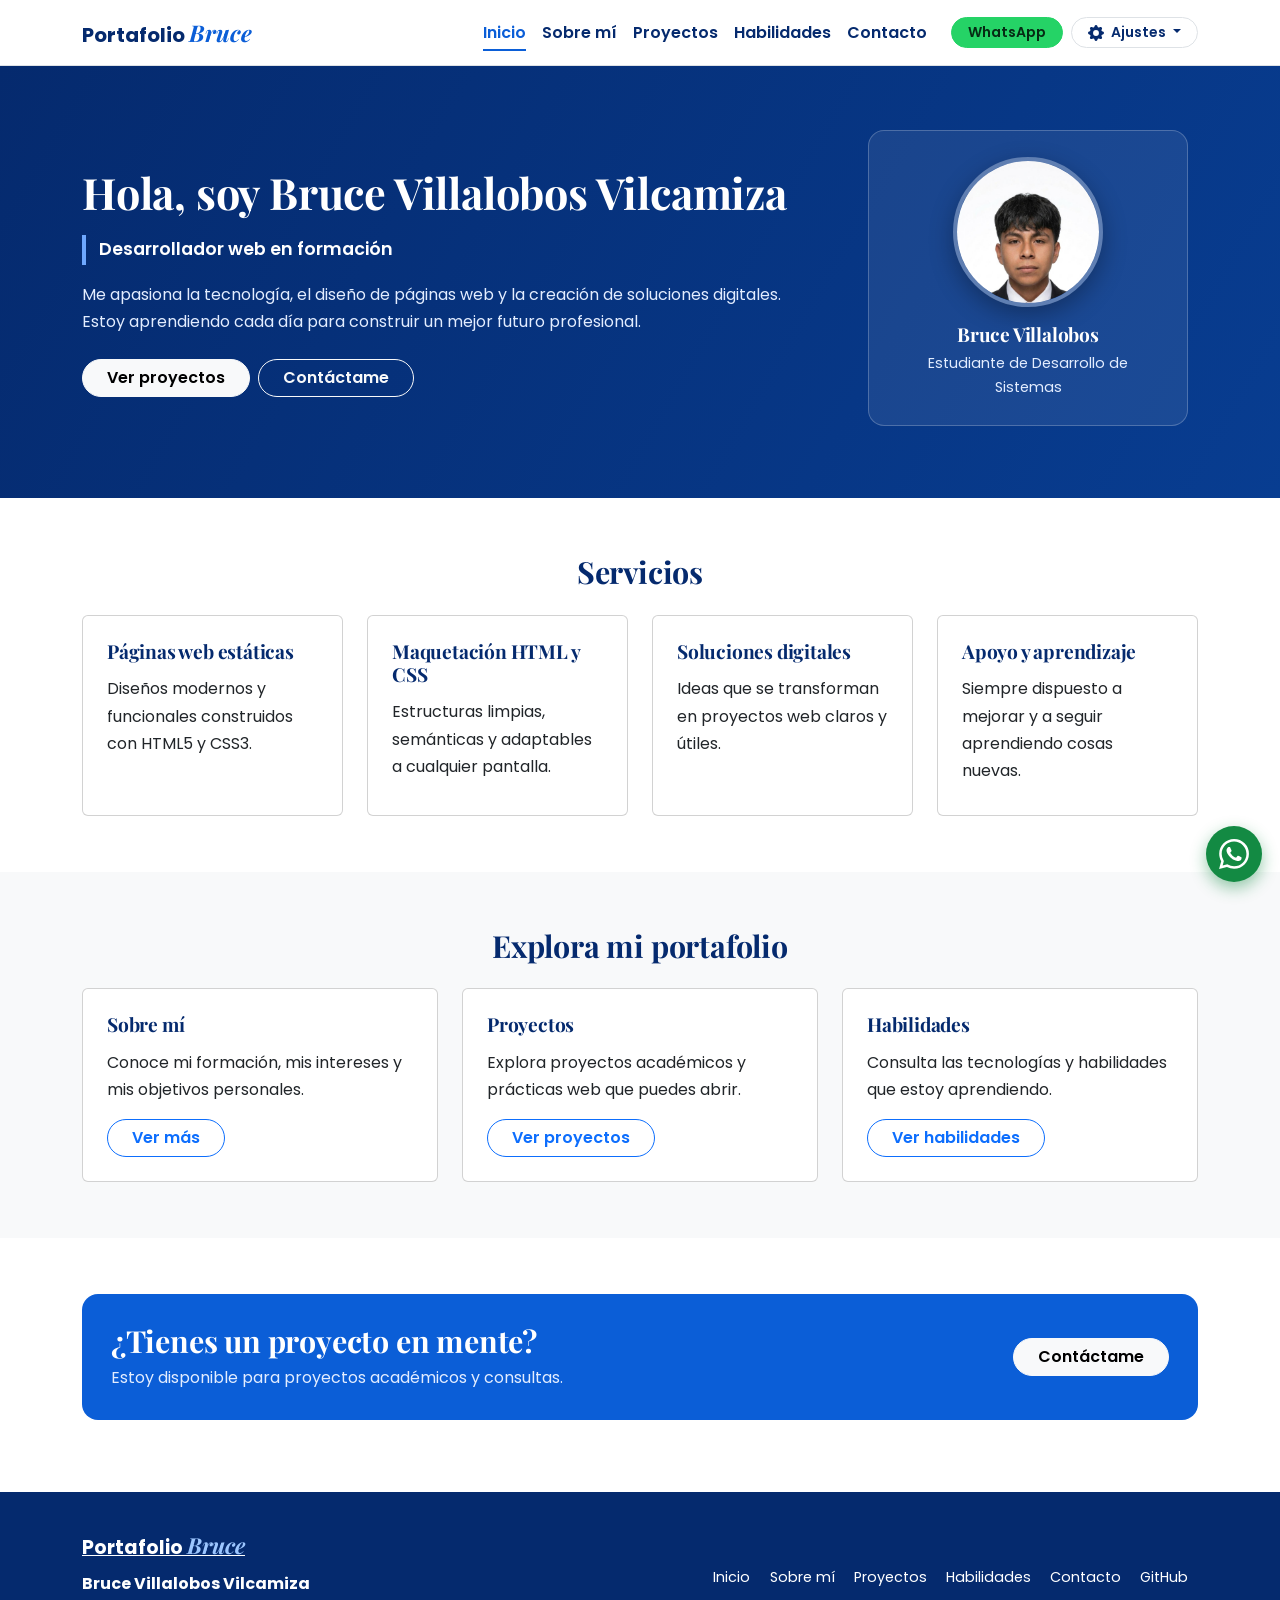
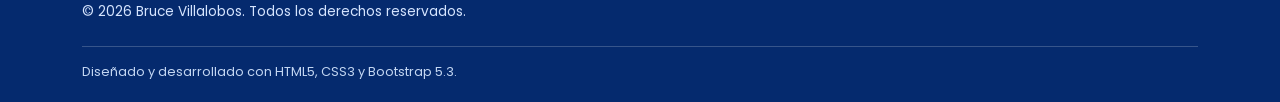
==== index.html @ fb43032d "bootstrap integrado" ====
<!DOCTYPE html>
<html lang="es">
<head>
  <meta charset="utf-8">
  <meta name="viewport" content="width=device-width, initial-scale=1.0">
  <title>Portafolio Bruce | Inicio</title>
  <meta name="description" content="Portafolio personal de Bruce Villalobos Vilcamiza, desarrollador web en formación. Proyectos con HTML5, CSS3 y Bootstrap.">
  <meta property="og:title" content="Portafolio de Bruce Villalobos">
  <meta property="og:description" content="Desarrollador web en formación. Proyectos con HTML5, CSS3 y Bootstrap.">
  <meta property="og:type" content="website">
  <meta property="og:image" content="img/bruce.jpeg">
  <link rel="icon" type="image/svg+xml" href="favicon.svg">
  <link rel="preconnect" href="https://fonts.googleapis.com">
  <link rel="preconnect" href="https://fonts.gstatic.com" crossorigin>
  <link href="https://fonts.googleapis.com/css2?family=Playfair+Display:ital,wght@0,600;0,700;1,600&family=Poppins:wght@400;500;600;700&display=swap" rel="stylesheet">
  <link href="https://cdn.jsdelivr.net/npm/bootstrap@5.3.3/dist/css/bootstrap.min.css" rel="stylesheet" integrity="sha384-QWTKZyjpPEjISv5WaRU9OFeRpok6YctnYmDr5pNlyT2bRjXh0JMhjY6hW+ALEwIH" crossorigin="anonymous">
  <link rel="stylesheet" href="css/styles.css">
  <script src="js/tema.js"></script>
</head>
<body>
  <a class="skip-link" href="#contenido">Saltar al contenido principal</a>

  <header class="sticky-top">
    <nav class="navbar navbar-expand-lg bg-body border-bottom" aria-label="Menú principal">
      <div class="container">
        <a class="navbar-brand logo" href="index.html">Portafolio <span>Bruce</span></a>
        <button class="navbar-toggler" type="button" data-bs-toggle="collapse" data-bs-target="#menuPrincipal" aria-controls="menuPrincipal" aria-expanded="false" aria-label="Abrir o cerrar el menú de navegación">
          <span class="navbar-toggler-icon"></span>
        </button>
        <div class="collapse navbar-collapse" id="menuPrincipal">
          <ul class="navbar-nav ms-auto mb-2 mb-lg-0">
            <li class="nav-item"><a class="nav-link active" aria-current="page" href="index.html">Inicio</a></li>
            <li class="nav-item"><a class="nav-link" href="sobre-mi.html">Sobre mí</a></li>
            <li class="nav-item"><a class="nav-link" href="proyectos.html">Proyectos</a></li>
            <li class="nav-item"><a class="nav-link" href="habilidades.html">Habilidades</a></li>
            <li class="nav-item"><a class="nav-link" href="contacto.html">Contacto</a></li>
          </ul>
          <div class="d-flex align-items-center gap-2 ms-lg-3 pb-2 pb-lg-0">
            <a class="btn btn-wa btn-sm rounded-pill px-3 fw-semibold" href="https://wa.me/51958869705" target="_blank" rel="noopener">WhatsApp</a>
            
            <div class="dropdown">
              <button class="btn btn-ajustes btn-sm rounded-pill px-3 fw-semibold dropdown-toggle" type="button" data-bs-toggle="dropdown" data-bs-auto-close="outside" aria-expanded="false" id="btn-ajustes">
                <svg xmlns="http://www.w3.org/2000/svg" width="16" height="16" fill="currentColor" class="bi bi-gear-fill me-1" viewBox="0 0 16 16" aria-hidden="true">
                  <path d="M9.405 1.05c-.413-1.4-2.397-1.4-2.81 0l-.1.34a1.464 1.464 0 0 1-2.105.872l-.31-.17c-1.283-.698-2.686.705-1.987 1.987l.169.311c.446.82.023 1.841-.872 2.105l-.34.1c-1.4.413-1.4 2.397 0 2.81l.34.1a1.464 1.464 0 0 1 .872 2.105l-.17.31c-.698 1.283.705 2.686 1.987 1.987l.311-.169a1.464 1.464 0 0 1 2.105.872l.1.34c.413 1.4 2.397 1.4 2.81 0l.1-.34a1.464 1.464 0 0 1 2.105-.872l.31.17c1.283.698 2.686-.705 1.987-1.987l-.169-.311a1.464 1.464 0 0 1 .872-2.105l.34-.1c1.4-.413 1.4-2.397 0-2.81l-.34-.1a1.464 1.464 0 0 1-.872-2.105l.17-.31c.698-1.283-.705-2.686-1.987-1.987l-.311.169a1.464 1.464 0 0 1-2.105-.872l-.1-.34zM8 10.93a2.929 2.929 0 1 1 0-5.86 2.929 2.929 0 0 1 0 5.858z"/>
                </svg>
                Ajustes
              </button>
              <div class="dropdown-menu dropdown-menu-end p-3 ajustes-menu shadow-lg border-0" aria-labelledby="btn-ajustes">
                <p class="fw-bold mb-3 text-primary" style="font-size: 0.9rem;">Ajustes de visualización</p>
                
                <div class="d-flex justify-content-between align-items-center mb-3">
                  <span class="fw-medium" style="font-size: 0.95rem;">Modo oscuro</span>
                  <label class="switch-tema" aria-label="Cambiar modo oscuro">
                    <input type="checkbox" id="ajuste-oscuro">
                    <span class="slider rounded-pill">
                      <span class="thumb">
                        <svg class="icon-sol" viewBox="0 0 24 24" fill="none" stroke="currentColor" stroke-width="2" stroke-linecap="round" stroke-linejoin="round"><circle cx="12" cy="12" r="5"></circle><line x1="12" y1="1" x2="12" y2="3"></line><line x1="12" y1="21" x2="12" y2="23"></line><line x1="4.22" y1="4.22" x2="5.64" y2="5.64"></line><line x1="18.36" y1="18.36" x2="19.78" y2="19.78"></line><line x1="1" y1="12" x2="3" y2="12"></line><line x1="21" y1="12" x2="23" y2="12"></line><line x1="4.22" y1="19.78" x2="5.64" y2="18.36"></line><line x1="18.36" y1="5.64" x2="19.78" y2="4.22"></line></svg>
                        <svg class="icon-luna" viewBox="0 0 24 24" fill="none" stroke="currentColor" stroke-width="2" stroke-linecap="round" stroke-linejoin="round"><path d="M21 12.79A9 9 0 1 1 11.21 3 7 7 0 0 0 21 12.79z"></path></svg>
                      </span>
                    </span>
                  </label>
                </div>
                
                <hr class="my-2">
                
                <div class="small fw-bold mb-2 text-muted" id="etq-tam">Tamaño del texto</div>
                <div class="btn-group btn-group-sm w-100 shadow-sm" role="group" aria-labelledby="etq-tam">
                  <button type="button" class="btn btn-outline-primary" data-tam="peq" aria-pressed="false" aria-label="Texto pequeño">A−</button>
                  <button type="button" class="btn btn-outline-primary" data-tam="normal" aria-pressed="true" aria-label="Texto normal">A</button>
                  <button type="button" class="btn btn-outline-primary" data-tam="grande" aria-pressed="false" aria-label="Texto grande">A+</button>
                </div>
              </div>
            </div>
          </div>
        </div>
      </div>
    </nav>
  </header>

  <main id="contenido">
    <section class="portada">
      <div class="container">
        <div class="row g-4 g-lg-5 align-items-center">
          <div class="col-lg-8">
            <div>
              <h1>Hola, soy Bruce Villalobos Vilcamiza</h1>
              <p class="rol">Desarrollador web en formación</p>
              <p>Me apasiona la tecnología, el diseño de páginas web y la creación de soluciones digitales. Estoy aprendiendo cada día para construir un mejor futuro profesional.</p>
              <div class="d-flex flex-wrap gap-2 mt-4">
                <a class="btn btn-light rounded-pill px-4 fw-semibold" href="proyectos.html">Ver proyectos</a>
                <a class="btn btn-outline-light rounded-pill px-4 fw-semibold" href="contacto.html">Contáctame</a>
              </div>
            </div>
          </div>
          <div class="col-lg-4">
            <aside class="perfil reveal">
              <div class="avatar">
                <img src="img/bruce.jpeg" alt="Foto de Bruce Villalobos Vilcamiza" loading="lazy" class="img-fluid">
              </div>
              <h2>Bruce Villalobos</h2>
              <p>Estudiante de Desarrollo de Sistemas</p>
            </aside>
          </div>
        </div>
      </div>
    </section>

    <section>
      <div class="container">
        <h2 class="reveal text-center mb-4">Servicios</h2>
        <div class="row g-4">
          <div class="col-sm-6 col-lg-3">
            <article class="caja card h-100 p-4 reveal">
              <h3>Páginas web estáticas</h3>
              <p>Diseños modernos y funcionales construidos con HTML5 y CSS3.</p>
            </article>
          </div>
          <div class="col-sm-6 col-lg-3">
            <article class="caja card h-100 p-4 reveal">
              <h3>Maquetación HTML y CSS</h3>
              <p>Estructuras limpias, semánticas y adaptables a cualquier pantalla.</p>
            </article>
          </div>
          <div class="col-sm-6 col-lg-3">
            <article class="caja card h-100 p-4 reveal">
              <h3>Soluciones digitales</h3>
              <p>Ideas que se transforman en proyectos web claros y útiles.</p>
            </article>
          </div>
          <div class="col-sm-6 col-lg-3">
            <article class="caja card h-100 p-4 reveal">
              <h3>Apoyo y aprendizaje</h3>
              <p>Siempre dispuesto a mejorar y a seguir aprendiendo cosas nuevas.</p>
            </article>
          </div>
        </div>
      </div>
    </section>

    <section class="bg-body-tertiary">
      <div class="container">
        <h2 class="reveal text-center mb-4">Explora mi portafolio</h2>
        <div class="row g-4">
          <div class="col-md-6 col-lg-4">
            <article class="caja card h-100 p-4 reveal">
              <h3>Sobre mí</h3>
              <p>Conoce mi formación, mis intereses y mis objetivos personales.</p>
              <a class="btn btn-outline-primary rounded-pill px-4 fw-semibold mt-auto" href="sobre-mi.html">Ver más</a>
            </article>
          </div>
          <div class="col-md-6 col-lg-4">
            <article class="caja card h-100 p-4 reveal">
              <h3>Proyectos</h3>
              <p>Explora proyectos académicos y prácticas web que puedes abrir.</p>
              <a class="btn btn-outline-primary rounded-pill px-4 fw-semibold mt-auto" href="proyectos.html">Ver proyectos</a>
            </article>
          </div>
          <div class="col-md-6 col-lg-4">
            <article class="caja card h-100 p-4 reveal">
              <h3>Habilidades</h3>
              <p>Consulta las tecnologías y habilidades que estoy aprendiendo.</p>
              <a class="btn btn-outline-primary rounded-pill px-4 fw-semibold mt-auto" href="habilidades.html">Ver habilidades</a>
            </article>
          </div>
        </div>
      </div>
    </section>

    <section>
      <div class="container">
        <div class="aviso reveal">
          <div>
            <h2>¿Tienes un proyecto en mente?</h2>
            <p>Estoy disponible para proyectos académicos y consultas.</p>
          </div>
          <a class="btn btn-light rounded-pill px-4 fw-semibold" href="contacto.html">Contáctame</a>
        </div>
      </div>
    </section>
  </main>

  <footer class="pie">
    <div class="container">
      <div class="row g-3 align-items-center">
        <div class="col-md-5">
          <a class="logo" href="index.html">Portafolio <span>Bruce</span></a>
          <strong>Bruce Villalobos Vilcamiza</strong>
          <p>© 2026 Bruce Villalobos. Todos los derechos reservados.</p>
        </div>
        <nav class="col-md-7" aria-label="Enlaces del pie de página">
          <ul class="nav justify-content-md-end">
            <li class="nav-item"><a class="nav-link" href="index.html">Inicio</a></li>
            <li class="nav-item"><a class="nav-link" href="sobre-mi.html">Sobre mí</a></li>
            <li class="nav-item"><a class="nav-link" href="proyectos.html">Proyectos</a></li>
            <li class="nav-item"><a class="nav-link" href="habilidades.html">Habilidades</a></li>
            <li class="nav-item"><a class="nav-link" href="contacto.html">Contacto</a></li>
            <li class="nav-item"><a class="nav-link" href="https://github.com/BruceVillalobos" target="_blank" rel="noopener">GitHub</a></li>
          </ul>
        </nav>
      </div>
      <p class="credito">Diseñado y desarrollado con HTML5, CSS3 y Bootstrap 5.3.</p>
    </div>
  </footer>

  <a class="wa-flotante" href="https://wa.me/51958869705" target="_blank" rel="noopener" aria-label="Contactar por WhatsApp">
    <svg viewBox="0 0 24 24" xmlns="http://www.w3.org/2000/svg" aria-hidden="true">
      <path d="M17.472 14.382c-.297-.149-1.758-.867-2.03-.967-.273-.099-.471-.148-.67.15-.197.297-.767.966-.94 1.164-.173.199-.347.223-.644.075-.297-.15-1.255-.463-2.39-1.475-.883-.788-1.48-1.761-1.653-2.059-.173-.297-.018-.458.13-.606.134-.133.298-.347.446-.52.149-.174.198-.298.298-.497.099-.198.05-.371-.025-.52-.075-.149-.669-1.612-.916-2.207-.242-.579-.487-.5-.669-.51-.173-.008-.371-.01-.57-.01-.198 0-.52.074-.792.372-.272.297-1.04 1.016-1.04 2.479 0 1.462 1.065 2.875 1.213 3.074.149.198 2.096 3.2 5.077 4.487.709.306 1.262.489 1.694.625.712.227 1.36.195 1.871.118.571-.085 1.758-.719 2.006-1.413.248-.694.248-1.289.173-1.413-.074-.124-.272-.198-.57-.347m-5.421 7.403h-.004a9.87 9.87 0 01-5.031-1.378l-.361-.214-3.741.982.998-3.648-.235-.374a9.86 9.86 0 01-1.51-5.26c.001-5.45 4.436-9.884 9.888-9.884 2.64 0 5.122 1.03 6.988 2.898a9.825 9.825 0 012.893 6.994c-.003 5.45-4.437 9.884-9.885 9.884m8.413-18.297A11.815 11.815 0 0012.05 0C5.495 0 .16 5.335.157 11.892c0 2.096.547 4.142 1.588 5.945L.057 24l6.305-1.654a11.882 11.882 0 005.683 1.448h.005c6.554 0 11.89-5.335 11.893-11.893a11.821 11.821 0 00-3.48-8.413Z"></path>
    </svg>
  </a>

  <script src="https://cdn.jsdelivr.net/npm/bootstrap@5.3.3/dist/js/bootstrap.bundle.min.js" integrity="sha384-YvpcrYf0tY3lHB60NNkmXc5s9fDVZLESaAA55NDzOxhy9GkcIdslK1eN7N6jIeHz" crossorigin="anonymous"></script>
  <script src="js/ajustes.js" defer></script>
</body>
</html>
---- css/styles.css ----
:root {
  --bs-body-font-family: "Poppins", system-ui, -apple-system, sans-serif;
  --fuente-titulos: "Playfair Display", Georgia, serif;
  --acento: #0D6EFD;
}

[data-bs-theme="light"] { 
  --bs-heading-color: #052A6E; 
  --acento: #0B5ED7; 
}

[data-bs-theme="dark"] { 
  --bs-heading-color: #D6E5FF; 
  --acento: #6EA8FE; 
}

html { scroll-behavior: smooth; }
html[data-tam="peq"]    { font-size: 90%; }
html[data-tam="normal"] { font-size: 100%; }
html[data-tam="grande"] { font-size: 120%; }

body { line-height: 1.7; }

h1, h2, h3, h4 {
  font-family: var(--fuente-titulos);
  font-weight: 700;
  letter-spacing: -.2px;
}

h1 { font-size: clamp(1.9rem, 1.2rem + 2.6vw, 2.7rem); }
h2 { font-size: clamp(1.5rem, 1.1rem + 1.4vw, 1.9rem); margin-bottom: 1.5rem; }
h3 { font-size: 1.2rem; }

a { color: var(--acento); transition: color .2s ease; }

a:focus-visible, button:focus-visible, .btn:focus-visible {
  outline: 3px solid var(--acento);
  outline-offset: 2px;
}

section { padding: 3.5rem 0; }

.skip-link {
  position: absolute; left: .5rem; top: -4rem; z-index: 2000;
  background: #fff; color: #052A6E; padding: .6rem 1rem;
  border-radius: .5rem; font-weight: 600; transition: top .2s ease;
}
.skip-link:focus { top: .5rem; }

ul.puntos { list-style: none; padding: 0; margin: 0; }
ul.puntos li { position: relative; padding-left: 1.2rem; margin-bottom: .45rem; }
ul.puntos li::before { 
  content: "•"; position: absolute; left: .2rem; 
  color: var(--acento); font-weight: 700; 
}

.navbar {
  --bs-navbar-color: var(--bs-heading-color);
  --bs-navbar-hover-color: var(--acento);
  --bs-navbar-active-color: var(--acento);
}

.logo { font-weight: 700; color: var(--bs-heading-color); }
.logo:hover { color: var(--bs-heading-color); }
.logo span {
  font-family: var(--fuente-titulos);
  font-style: italic;
  font-size: 1.15em;
  color: var(--acento);
}

.navbar .nav-link { position: relative; font-weight: 600; }
.navbar .nav-link::after {
  content: ""; position: absolute; left: .5rem; right: .5rem; bottom: .2rem;
  height: 2px; background: var(--acento);
  transform: scaleX(0); transform-origin: left;
  transition: transform .3s ease;
}
.navbar .nav-link:hover::after,
.navbar .nav-link.active::after { transform: scaleX(1); }

.btn-wa {
  --bs-btn-bg: #25D366; --bs-btn-border-color: #25D366; --bs-btn-color: #062B14;
  --bs-btn-hover-bg: #1EBE57; --bs-btn-hover-border-color: #1EBE57; --bs-btn-hover-color: #062B14;
  --bs-btn-active-bg: #1EBE57; --bs-btn-active-color: #062B14;
}

.btn-ajustes {
  --bs-btn-color: var(--bs-heading-color);
  --bs-btn-border-color: var(--bs-border-color);
  --bs-btn-hover-bg: var(--bs-primary-bg-subtle);
  --bs-btn-hover-color: var(--acento);
  --bs-btn-hover-border-color: var(--acento);
  --bs-btn-active-bg: var(--bs-primary-bg-subtle);
  --bs-btn-active-color: var(--acento);
  --bs-btn-active-border-color: var(--acento);
}

.ajustes-menu {
  min-width: 260px;
  border-radius: 1rem;
  background-color: var(--bs-body-bg);
}

#btn-ajustes svg { transition: transform .5s ease; }
#btn-ajustes:hover svg, #btn-ajustes[aria-expanded="true"] svg { transform: rotate(90deg); }

.switch-tema {
  position: relative;
  display: inline-block;
  width: 64px;
  height: 34px;
  margin: 0;
}

.switch-tema input { opacity: 0; width: 0; height: 0; }

.switch-tema .slider {
  position: absolute;
  cursor: pointer;
  top: 0; left: 0; right: 0; bottom: 0;
  background-color: #e9ecef;
  transition: .4s;
  border-radius: 34px;
  border: 1px solid #dee2e6;
}

[data-bs-theme="dark"] .switch-tema .slider {
  background-color: #2b3035;
  border-color: #495057;
}

.switch-tema .thumb {
  position: absolute;
  height: 26px;
  width: 26px;
  left: 3px;
  bottom: 3px;
  background-color: white;
  transition: .4s;
  border-radius: 50%;
  box-shadow: 0 2px 5px rgba(0,0,0,0.2);
  display: flex;
  align-items: center;
  justify-content: center;
}

.switch-tema input:checked + .slider {
  background-color: #0B5ED7;
  border-color: #0B5ED7;
}

[data-bs-theme="dark"] .switch-tema input:checked + .slider {
  background-color: #0B5ED7;
}

.switch-tema input:checked + .slider .thumb {
  transform: translateX(30px);
}

.switch-tema .icon-sol, .switch-tema .icon-luna {
  width: 16px;
  height: 16px;
  position: absolute;
  transition: opacity 0.3s ease, transform 0.3s ease;
}

.switch-tema .icon-sol {
  color: #f5a524;
  opacity: 1;
  transform: rotate(0);
}

.switch-tema .icon-luna {
  color: #0B5ED7;
  opacity: 0;
  transform: rotate(-90deg);
}

.switch-tema input:checked + .slider .icon-sol {
  opacity: 0;
  transform: rotate(90deg);
}

.switch-tema input:checked + .slider .icon-luna {
  opacity: 1;
  transform: rotate(0);
  color: #0B5ED7;
}

.btn { transition: all .25s ease; }
.btn:hover { transform: translateY(-2px); box-shadow: 0 6px 14px rgba(8,61,145,.22); }

.caja {
  gap: .6rem;
  transition: transform .3s ease, box-shadow .3s ease, border-color .3s ease;
}
.caja:hover {
  transform: translateY(-5px);
  box-shadow: 0 14px 30px rgba(8,61,145,.16);
  border-color: var(--acento);
}
.caja h2, .caja h3 { margin-bottom: .2rem; }
.caja > .btn { align-self: flex-start; margin-top: auto; }
.caja p { margin-bottom: .4rem; }

.portada {
  color: #fff;
  padding: 4rem 0 4.5rem;
  background: linear-gradient(120deg, #052A6E, #083D91, #0B4BB5, #083D91);
  background-size: 300% 300%;
  animation: degradado 16s ease infinite;
}
.portada h1 { color: #fff; margin: .5rem 0 0; }
.portada p { color: #E3EDFF; }
.portada .rol {
  font-size: 1.1rem; font-weight: 600; color: #fff;
  border-left: 4px solid #6EA8FE; padding-left: .8rem; margin: 1rem 0;
}

.perfil {
  background: rgba(255,255,255,.08);
  border: 1px solid rgba(255,255,255,.22);
  border-radius: 1rem;
  padding: 1.6rem;
  text-align: center;
  max-width: 320px;
  margin: 0 auto;
}
.perfil h2 { color: #fff; font-size: 1.2rem; margin-bottom: .3rem; }
.perfil p { font-size: .9rem; margin: 0; }
.avatar {
  width: 150px; height: 150px; border-radius: 50%;
  margin: 0 auto 1rem; overflow: hidden;
  border: 4px solid rgba(255,255,255,.3);
  box-shadow: 0 8px 24px rgba(0,0,0,.3);
  animation: flotar 4.5s ease-in-out infinite;
}
.avatar img { width: 100%; height: 100%; object-fit: cover; object-position: center 25%; }

.avatar-texto {
  display: flex; align-items: center; justify-content: center;
  background: #fff; color: #0B5ED7;
  font-weight: 700; font-size: 1.5rem;
  font-family: var(--fuente-titulos);
}

.foto {
  width: 100%; height: 170px; border-radius: .6rem;
  overflow: hidden; background: var(--bs-tertiary-bg);
}
.foto img {
  width: 100%; height: 100%; object-fit: cover;
  transition: transform .5s ease;
}
.caja:hover .foto img { transform: scale(1.06); }

.dato { padding: .55rem 0; border-bottom: 1px solid var(--bs-border-color); }
.dato strong { display: block; font-size: .85rem; color: var(--bs-heading-color); }
.dato:last-of-type { border-bottom: none; }

.skills { list-style: none; padding: 0; margin: 0; }
.skills li { margin-bottom: 1rem; }
.sk-nombre { font-weight: 600; font-size: .9rem; margin-bottom: .3rem; }
.sk-nombre small { color: var(--bs-secondary-color); font-weight: 400; font-size: .75rem; }
.progress { height: .55rem; }
.progress-bar {
  background: var(--acento);
  transform-origin: left;
  animation: llenar 1.4s ease-out backwards;
}

.mini { font-size: .75rem; font-weight: 700; letter-spacing: 2px; text-transform: uppercase; color: var(--acento); }
.num  { font-size: .75rem; font-weight: 700; letter-spacing: 2px; color: var(--acento); }
.precio { font-size: 1.05rem; font-weight: 700; color: var(--acento); }
.estrellas { color: #F5A524; font-size: 1.1rem; letter-spacing: 2px; }
.autor-resena { margin-top: .6rem; padding-top: .6rem; border-top: 1px solid var(--bs-border-color); font-size: .9rem; color: var(--bs-secondary-color); }
.resena-principal { text-align: center; padding: 2rem 1.5rem !important; border-width: 2px; }
.resena-principal h2 { font-size: 2.6rem; color: var(--acento); margin-bottom: .3rem; }

.accordion { --bs-accordion-active-bg: var(--bs-primary-bg-subtle); --bs-accordion-active-color: var(--bs-heading-color); }

.aviso {
  display: flex; flex-wrap: wrap; justify-content: space-between; align-items: center; gap: 1rem;
  background: #0B5ED7; color: #fff; padding: 1.8rem; border-radius: 1rem;
}
.aviso h2 { color: #fff; margin: 0; }
.aviso p { color: #E3EDFF; margin: .3rem 0 0; }

.pie { background: #052A6E; color: #D6E5FF; padding: 2.2rem 0 1rem; margin-top: 1rem; }
.pie .logo { color: #fff; font-size: 1.2rem; }
.pie .logo span { color: #9CC6FF; }
.pie strong { display: block; color: #fff; margin-top: .3rem; }
.pie p { font-size: .85rem; margin: .2rem 0; color: #D6E5FF; }
.pie .nav-link { color: #fff; font-size: .9rem; padding: .25rem .6rem; }
.pie .nav-link:hover { color: #9CC6FF; text-decoration: underline; }
.pie .credito { margin-top: 1.2rem; padding-top: .9rem; border-top: 1px solid rgba(255,255,255,.2); font-size: .8rem; color: #C3D6F2; }

.wa-flotante {
  position: fixed; right: 1.1rem; bottom: 1.1rem; z-index: 1030;
  width: 56px; height: 56px; border-radius: 50%;
  background: #138A43; color: #fff;
  display: flex; align-items: center; justify-content: center;
  box-shadow: 0 6px 16px rgba(19,138,67,.45);
  animation: pulso 2.4s ease-out infinite;
  transition: background-color .25s ease, transform .25s ease;
}
.wa-flotante:hover { background: #0F7336; color: #fff; transform: scale(1.08); }
.wa-flotante svg { width: 30px; height: 30px; fill: #fff; }

.js .reveal:not(.visible) { opacity: 0; }
.reveal.visible { animation: aparecer .7s ease-out backwards; }

@keyframes degradado { 
  0% { background-position: 0% 50%; } 
  50% { background-position: 100% 50%; } 
  100% { background-position: 0% 50%; } 
}
@keyframes aparecer { 
  from { opacity: 0; transform: translateY(28px); } 
  to { opacity: 1; transform: none; } 
}
@keyframes flotar { 
  0%, 100% { transform: translateY(0); } 
  50% { transform: translateY(-10px); } 
}
@keyframes llenar { 
  from { transform: scaleX(0); } 
  to { transform: scaleX(1); } 
}
@keyframes pulso { 
  0% { box-shadow: 0 0 0 0 rgba(19,138,67,.55); } 
  70% { box-shadow: 0 0 0 16px rgba(19,138,67,0); } 
  100% { box-shadow: 0 0 0 0 rgba(19,138,67,0); } 
}

@media (prefers-reduced-motion: reduce) {
  html { scroll-behavior: auto; }
  *, *::before, *::after { animation: none !important; transition: none !important; }
  .js .reveal:not(.visible) { opacity: 1; }
}
html[data-anim="off"] *, html[data-anim="off"] *::before, html[data-anim="off"] *::after { 
  animation: none !important; transition: none !important; 
}
html[data-anim="off"] .reveal { opacity: 1 !important; }
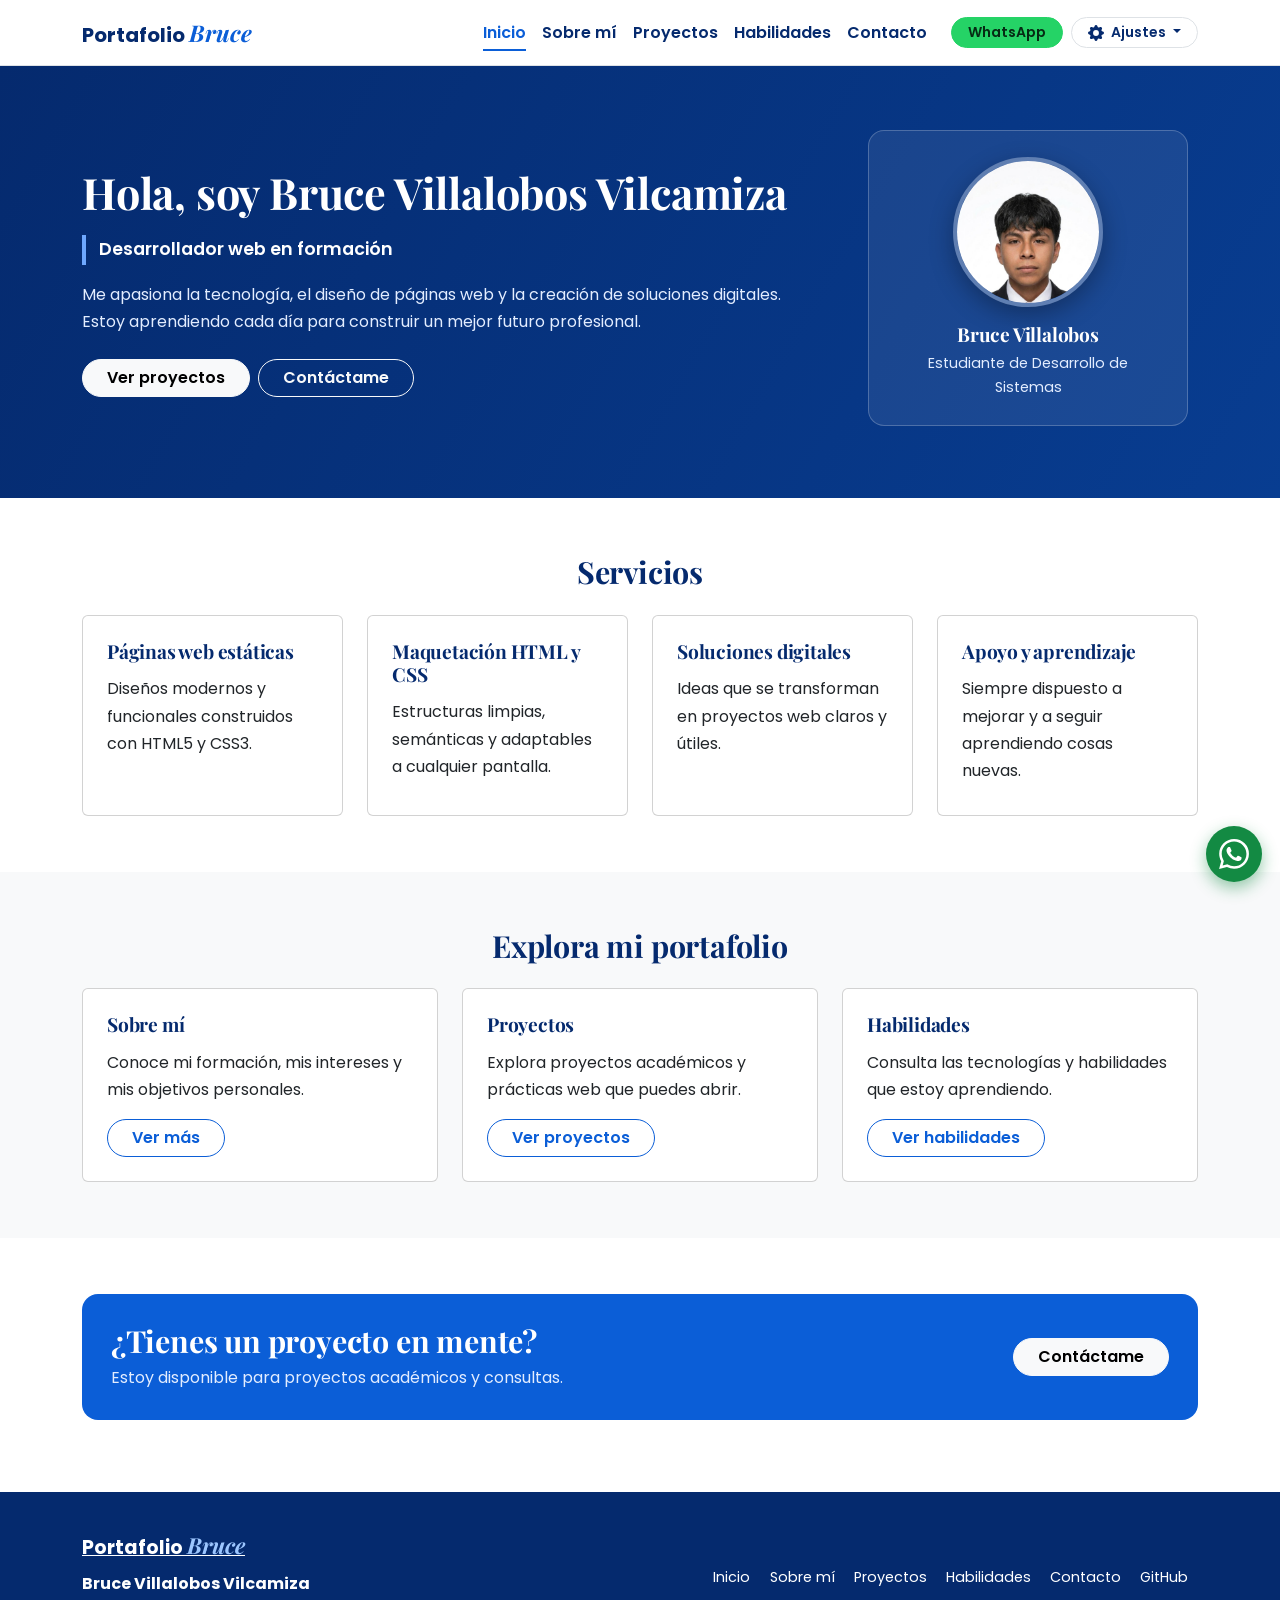
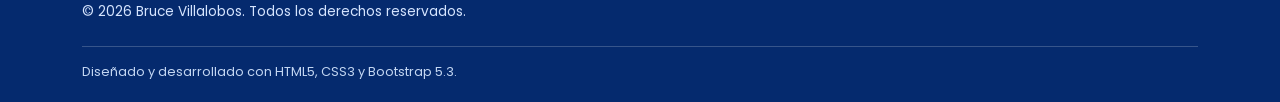
==== commit ee553f7d: "Mejoras de accesibilidad" ====
--- a/index.html
+++ b/index.html
@@ -51,7 +51,7 @@
                 <div class="d-flex justify-content-between align-items-center mb-3">
                   <span class="fw-medium" style="font-size: 0.95rem;">Modo oscuro</span>
                   <label class="switch-tema" aria-label="Cambiar modo oscuro">
-                    <input type="checkbox" id="ajuste-oscuro">
+                    <input type="checkbox" id="ajuste-oscuro" role="switch">
                     <span class="slider rounded-pill">
                       <span class="thumb">
                         <svg class="icon-sol" viewBox="0 0 24 24" fill="none" stroke="currentColor" stroke-width="2" stroke-linecap="round" stroke-linejoin="round"><circle cx="12" cy="12" r="5"></circle><line x1="12" y1="1" x2="12" y2="3"></line><line x1="12" y1="21" x2="12" y2="23"></line><line x1="4.22" y1="4.22" x2="5.64" y2="5.64"></line><line x1="18.36" y1="18.36" x2="19.78" y2="19.78"></line><line x1="1" y1="12" x2="3" y2="12"></line><line x1="21" y1="12" x2="23" y2="12"></line><line x1="4.22" y1="19.78" x2="5.64" y2="18.36"></line><line x1="18.36" y1="5.64" x2="19.78" y2="4.22"></line></svg>
--- a/css/styles.css
+++ b/css/styles.css
@@ -342,4 +342,21 @@
 html[data-anim="off"] *, html[data-anim="off"] *::before, html[data-anim="off"] *::after { 
   animation: none !important; transition: none !important; 
 }
-html[data-anim="off"] .reveal { opacity: 1 !important; }+html[data-anim="off"] .reveal { opacity: 1 !important; }
+/* Accesibilidad: foco visible en el interruptor y contraste en botones outline */
+.switch-tema input:focus-visible + .slider { outline: 3px solid var(--acento); outline-offset: 2px; }
+
+.btn-outline-primary {
+  --bs-btn-color: var(--acento);
+  --bs-btn-border-color: var(--acento);
+  --bs-btn-hover-bg: var(--acento);
+  --bs-btn-hover-border-color: var(--acento);
+  --bs-btn-hover-color: #fff;
+  --bs-btn-active-bg: var(--acento);
+  --bs-btn-active-border-color: var(--acento);
+  --bs-btn-active-color: #fff;
+}
+[data-bs-theme="dark"] .btn-outline-primary {
+  --bs-btn-hover-color: #052A6E;
+  --bs-btn-active-color: #052A6E;
+}
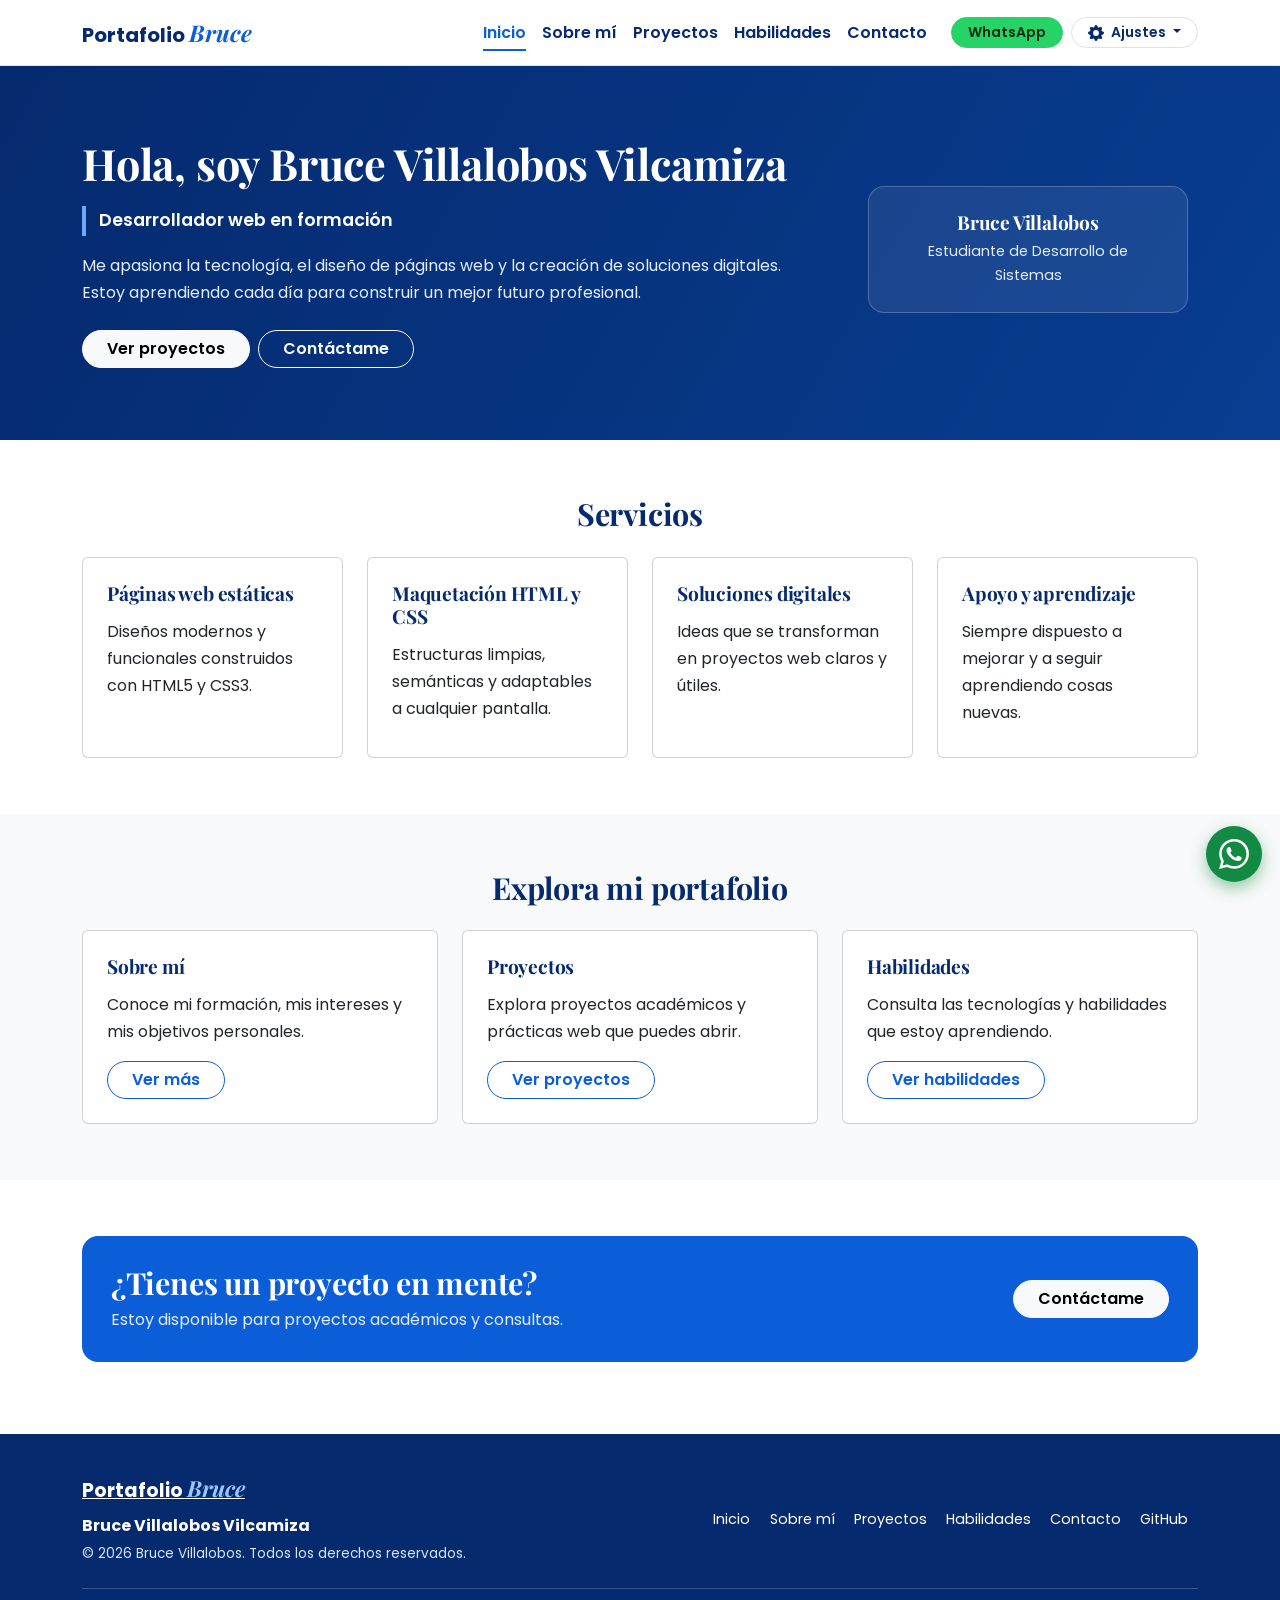
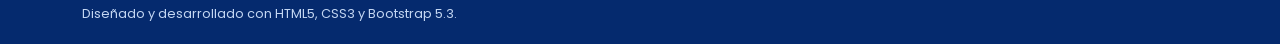
==== commit 012c9bfb: "foto" ====
--- a/index.html
+++ b/index.html
@@ -5,10 +5,10 @@
   <meta name="viewport" content="width=device-width, initial-scale=1.0">
   <title>Portafolio Bruce | Inicio</title>
   <meta name="description" content="Portafolio personal de Bruce Villalobos Vilcamiza, desarrollador web en formación. Proyectos con HTML5, CSS3 y Bootstrap.">
-  <meta property="og:title" content="Portafolio de Bruce Villalobos">
-  <meta property="og:description" content="Desarrollador web en formación. Proyectos con HTML5, CSS3 y Bootstrap.">
+  <meta property="og:title" content="Portafolio Bruce | Inicio">
+  <meta property="og:description" content="Portafolio personal de Bruce Villalobos Vilcamiza, desarrollador web en formación. Proyectos con HTML5, CSS3 y Bootstrap.">
   <meta property="og:type" content="website">
-  <meta property="og:image" content="img/bruce.jpeg">
+  <meta property="og:image" content="https://brucevillalobos.github.io/portafolio-bruce-bootstrap/img/bruce.jpeg">
   <link rel="icon" type="image/svg+xml" href="favicon.svg">
   <link rel="preconnect" href="https://fonts.googleapis.com">
   <link rel="preconnect" href="https://fonts.gstatic.com" crossorigin>
@@ -63,7 +63,7 @@
                 
                 <hr class="my-2">
                 
-                <div class="small fw-bold mb-2 text-muted" id="etq-tam">Tamaño del texto</div>
+                <div class="small fw-bold mb-2 text-body-secondary" id="etq-tam">Tamaño del texto</div>
                 <div class="btn-group btn-group-sm w-100 shadow-sm" role="group" aria-labelledby="etq-tam">
                   <button type="button" class="btn btn-outline-primary" data-tam="peq" aria-pressed="false" aria-label="Texto pequeño">A−</button>
                   <button type="button" class="btn btn-outline-primary" data-tam="normal" aria-pressed="true" aria-label="Texto normal">A</button>
@@ -93,10 +93,7 @@
             </div>
           </div>
           <div class="col-lg-4">
-            <aside class="perfil reveal">
-              <div class="avatar">
-                <img src="img/bruce.jpeg" alt="Foto de Bruce Villalobos Vilcamiza" loading="lazy" class="img-fluid">
-              </div>
+            <aside class="perfil reveal py-4">
               <h2>Bruce Villalobos</h2>
               <p>Estudiante de Desarrollo de Sistemas</p>
             </aside>
@@ -202,11 +199,13 @@
     </div>
   </footer>
 
+  <aside aria-label="Contacto rápido">
   <a class="wa-flotante" href="https://wa.me/51958869705" target="_blank" rel="noopener" aria-label="Contactar por WhatsApp">
     <svg viewBox="0 0 24 24" xmlns="http://www.w3.org/2000/svg" aria-hidden="true">
       <path d="M17.472 14.382c-.297-.149-1.758-.867-2.03-.967-.273-.099-.471-.148-.67.15-.197.297-.767.966-.94 1.164-.173.199-.347.223-.644.075-.297-.15-1.255-.463-2.39-1.475-.883-.788-1.48-1.761-1.653-2.059-.173-.297-.018-.458.13-.606.134-.133.298-.347.446-.52.149-.174.198-.298.298-.497.099-.198.05-.371-.025-.52-.075-.149-.669-1.612-.916-2.207-.242-.579-.487-.5-.669-.51-.173-.008-.371-.01-.57-.01-.198 0-.52.074-.792.372-.272.297-1.04 1.016-1.04 2.479 0 1.462 1.065 2.875 1.213 3.074.149.198 2.096 3.2 5.077 4.487.709.306 1.262.489 1.694.625.712.227 1.36.195 1.871.118.571-.085 1.758-.719 2.006-1.413.248-.694.248-1.289.173-1.413-.074-.124-.272-.198-.57-.347m-5.421 7.403h-.004a9.87 9.87 0 01-5.031-1.378l-.361-.214-3.741.982.998-3.648-.235-.374a9.86 9.86 0 01-1.51-5.26c.001-5.45 4.436-9.884 9.888-9.884 2.64 0 5.122 1.03 6.988 2.898a9.825 9.825 0 012.893 6.994c-.003 5.45-4.437 9.884-9.885 9.884m8.413-18.297A11.815 11.815 0 0012.05 0C5.495 0 .16 5.335.157 11.892c0 2.096.547 4.142 1.588 5.945L.057 24l6.305-1.654a11.882 11.882 0 005.683 1.448h.005c6.554 0 11.89-5.335 11.893-11.893a11.821 11.821 0 00-3.48-8.413Z"></path>
     </svg>
   </a>
+  </aside>
 
   <script src="https://cdn.jsdelivr.net/npm/bootstrap@5.3.3/dist/js/bootstrap.bundle.min.js" integrity="sha384-YvpcrYf0tY3lHB60NNkmXc5s9fDVZLESaAA55NDzOxhy9GkcIdslK1eN7N6jIeHz" crossorigin="anonymous"></script>
   <script src="js/ajustes.js" defer></script>
--- a/css/styles.css
+++ b/css/styles.css
@@ -336,9 +336,14 @@
 
 @media (prefers-reduced-motion: reduce) {
   html { scroll-behavior: auto; }
-  *, *::before, *::after { animation: none !important; transition: none !important; }
-  .js .reveal:not(.visible) { opacity: 1; }
-}
+  /* Se apagan solo las animaciones que se repiten sin parar */
+  .portada, .avatar, .wa-flotante { animation: none; }
+  /* Las demás se mantienen, pero solo con desvanecimiento (sin desplazamiento) */
+  .reveal.visible { animation-name: aparecerSuave; }
+  /* Animaciones de interacción: se quitan (el resultado de la acción sigue visible) */
+  .btn-wa:hover, .rebote, .entra { animation: none; }
+}
+@keyframes aparecerSuave { from { opacity: 0; } to { opacity: 1; } }
 html[data-anim="off"] *, html[data-anim="off"] *::before, html[data-anim="off"] *::after { 
   animation: none !important; transition: none !important; 
 }
@@ -360,3 +365,31 @@
   --bs-btn-hover-color: #052A6E;
   --bs-btn-active-color: #052A6E;
 }
+
+/* Línea de tiempo (Sobre mí) */
+.linea-tiempo { list-style: none; padding: 0; margin: 0; position: relative; }
+.linea-tiempo::before {
+  content: ""; position: absolute; left: 11px; top: .6rem; bottom: .6rem;
+  width: 3px; background: var(--bs-border-color); border-radius: 2px;
+}
+.linea-tiempo li { position: relative; padding-left: 2.6rem; margin-bottom: 1.8rem; }
+.linea-tiempo li:last-child { margin-bottom: 0; }
+.linea-tiempo li::before {
+  content: ""; position: absolute; left: 0; top: .3rem;
+  width: 25px; height: 25px; border-radius: 50%;
+  background: var(--acento); border: 4px solid var(--bs-body-bg);
+  box-shadow: 0 0 0 2px var(--acento);
+  transition: transform .3s ease;
+}
+.linea-tiempo li:hover::before { transform: scale(1.2); }
+.linea-tiempo h3 { margin-bottom: .3rem; }
+
+/* Animaciones que reaccionan a la interacción del usuario (@keyframes) */
+.dropdown-menu.show { animation: aparecerSuave .25s ease-out; }                 /* abrir Ajustes */
+.accordion-collapse.show .accordion-body { animation: aparecer .45s ease-out; } /* abrir una pregunta */
+.btn-wa:hover { animation: latido .6s ease; }                                   /* pasar el mouse por WhatsApp */
+.rebote { animation: rebote .45s ease; }                                        /* clic en un filtro */
+.entra  { animation: aparecer .5s ease-out backwards; }                         /* contenido que entra al filtrar o enviar */
+
+@keyframes latido { 0%, 100% { transform: scale(1); } 30% { transform: scale(1.12); } 60% { transform: scale(.97); } }
+@keyframes rebote { 0% { transform: scale(1); } 40% { transform: scale(1.15); } 70% { transform: scale(.95); } 100% { transform: scale(1); } }
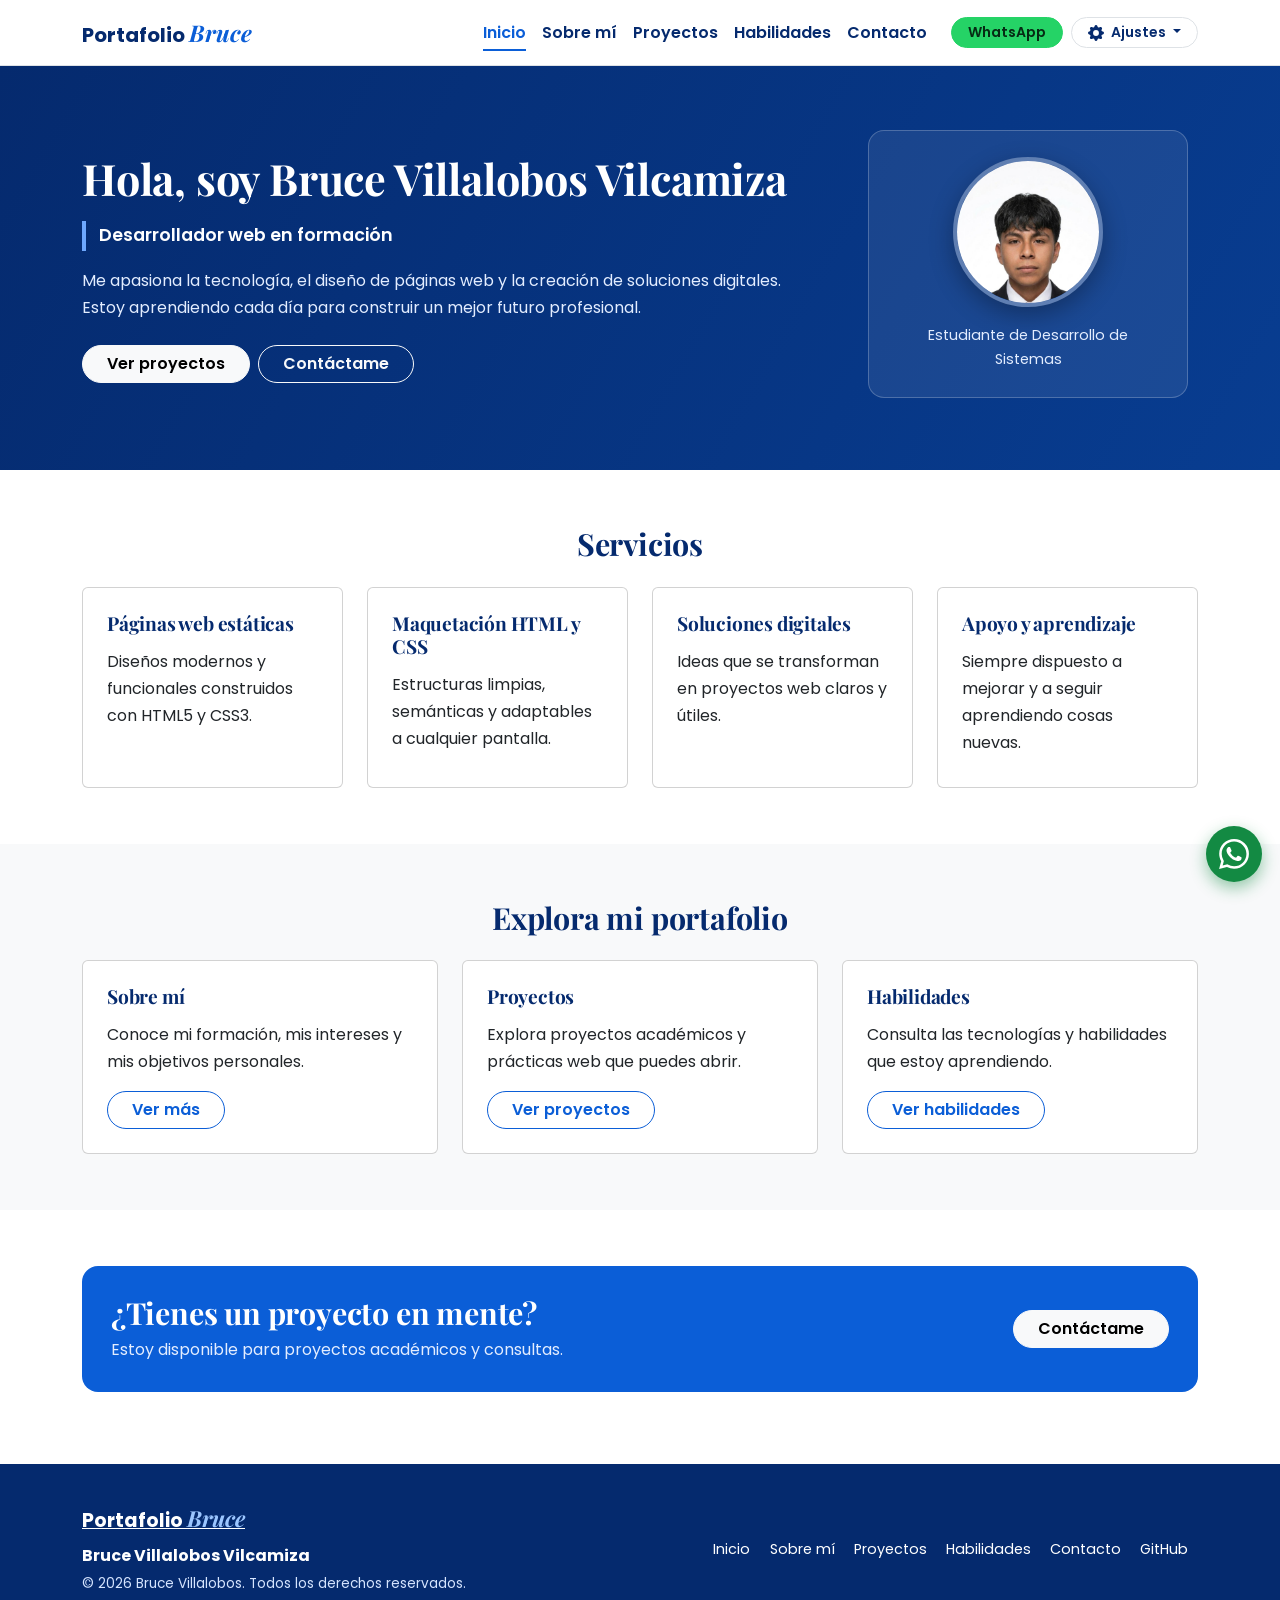
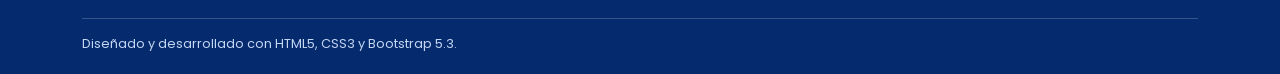
==== commit b97e8966: "cambios" ====
--- a/index.html
+++ b/index.html
@@ -39,23 +39,23 @@
             <a class="btn btn-wa btn-sm rounded-pill px-3 fw-semibold" href="https://wa.me/51958869705" target="_blank" rel="noopener">WhatsApp</a>
             
             <div class="dropdown">
-              <button class="btn btn-ajustes btn-sm rounded-pill px-3 fw-semibold dropdown-toggle" type="button" data-bs-toggle="dropdown" data-bs-auto-close="outside" aria-expanded="false" id="btn-ajustes">
+              <button class="btn btn-settings btn-sm rounded-pill px-3 fw-semibold dropdown-toggle" type="button" data-bs-toggle="dropdown" data-bs-auto-close="outside" aria-expanded="false" id="btn-settings">
                 <svg xmlns="http://www.w3.org/2000/svg" width="16" height="16" fill="currentColor" class="bi bi-gear-fill me-1" viewBox="0 0 16 16" aria-hidden="true">
                   <path d="M9.405 1.05c-.413-1.4-2.397-1.4-2.81 0l-.1.34a1.464 1.464 0 0 1-2.105.872l-.31-.17c-1.283-.698-2.686.705-1.987 1.987l.169.311c.446.82.023 1.841-.872 2.105l-.34.1c-1.4.413-1.4 2.397 0 2.81l.34.1a1.464 1.464 0 0 1 .872 2.105l-.17.31c-.698 1.283.705 2.686 1.987 1.987l.311-.169a1.464 1.464 0 0 1 2.105.872l.1.34c.413 1.4 2.397 1.4 2.81 0l.1-.34a1.464 1.464 0 0 1 2.105-.872l.31.17c1.283.698 2.686-.705 1.987-1.987l-.169-.311a1.464 1.464 0 0 1 .872-2.105l.34-.1c1.4-.413 1.4-2.397 0-2.81l-.34-.1a1.464 1.464 0 0 1-.872-2.105l.17-.31c.698-1.283-.705-2.686-1.987-1.987l-.311.169a1.464 1.464 0 0 1-2.105-.872l-.1-.34zM8 10.93a2.929 2.929 0 1 1 0-5.86 2.929 2.929 0 0 1 0 5.858z"/>
                 </svg>
                 Ajustes
               </button>
-              <div class="dropdown-menu dropdown-menu-end p-3 ajustes-menu shadow-lg border-0" aria-labelledby="btn-ajustes">
+              <div class="dropdown-menu dropdown-menu-end p-3 settings-menu shadow-lg border-0" aria-labelledby="btn-settings">
                 <p class="fw-bold mb-3 text-primary" style="font-size: 0.9rem;">Ajustes de visualización</p>
                 
                 <div class="d-flex justify-content-between align-items-center mb-3">
                   <span class="fw-medium" style="font-size: 0.95rem;">Modo oscuro</span>
-                  <label class="switch-tema" aria-label="Cambiar modo oscuro">
+                  <label class="theme-switch" aria-label="Cambiar modo oscuro">
                     <input type="checkbox" id="ajuste-oscuro" role="switch">
                     <span class="slider rounded-pill">
                       <span class="thumb">
-                        <svg class="icon-sol" viewBox="0 0 24 24" fill="none" stroke="currentColor" stroke-width="2" stroke-linecap="round" stroke-linejoin="round"><circle cx="12" cy="12" r="5"></circle><line x1="12" y1="1" x2="12" y2="3"></line><line x1="12" y1="21" x2="12" y2="23"></line><line x1="4.22" y1="4.22" x2="5.64" y2="5.64"></line><line x1="18.36" y1="18.36" x2="19.78" y2="19.78"></line><line x1="1" y1="12" x2="3" y2="12"></line><line x1="21" y1="12" x2="23" y2="12"></line><line x1="4.22" y1="19.78" x2="5.64" y2="18.36"></line><line x1="18.36" y1="5.64" x2="19.78" y2="4.22"></line></svg>
-                        <svg class="icon-luna" viewBox="0 0 24 24" fill="none" stroke="currentColor" stroke-width="2" stroke-linecap="round" stroke-linejoin="round"><path d="M21 12.79A9 9 0 1 1 11.21 3 7 7 0 0 0 21 12.79z"></path></svg>
+                        <svg class="icon-sun" viewBox="0 0 24 24" fill="none" stroke="currentColor" stroke-width="2" stroke-linecap="round" stroke-linejoin="round"><circle cx="12" cy="12" r="5"></circle><line x1="12" y1="1" x2="12" y2="3"></line><line x1="12" y1="21" x2="12" y2="23"></line><line x1="4.22" y1="4.22" x2="5.64" y2="5.64"></line><line x1="18.36" y1="18.36" x2="19.78" y2="19.78"></line><line x1="1" y1="12" x2="3" y2="12"></line><line x1="21" y1="12" x2="23" y2="12"></line><line x1="4.22" y1="19.78" x2="5.64" y2="18.36"></line><line x1="18.36" y1="5.64" x2="19.78" y2="4.22"></line></svg>
+                        <svg class="icon-moon" viewBox="0 0 24 24" fill="none" stroke="currentColor" stroke-width="2" stroke-linecap="round" stroke-linejoin="round"><path d="M21 12.79A9 9 0 1 1 11.21 3 7 7 0 0 0 21 12.79z"></path></svg>
                       </span>
                     </span>
                   </label>
@@ -78,13 +78,13 @@
   </header>
 
   <main id="contenido">
-    <section class="portada">
+    <section class="hero-section">
       <div class="container">
         <div class="row g-4 g-lg-5 align-items-center">
           <div class="col-lg-8">
             <div>
               <h1>Hola, soy Bruce Villalobos Vilcamiza</h1>
-              <p class="rol">Desarrollador web en formación</p>
+              <p class="subtitle">Desarrollador web en formación</p>
               <p>Me apasiona la tecnología, el diseño de páginas web y la creación de soluciones digitales. Estoy aprendiendo cada día para construir un mejor futuro profesional.</p>
               <div class="d-flex flex-wrap gap-2 mt-4">
                 <a class="btn btn-light rounded-pill px-4 fw-semibold" href="proyectos.html">Ver proyectos</a>
@@ -93,9 +93,11 @@
             </div>
           </div>
           <div class="col-lg-4">
-            <aside class="perfil reveal py-4">
-              <h2>Bruce Villalobos</h2>
-              <p>Estudiante de Desarrollo de Sistemas</p>
+            <aside class="profile-card reveal">
+              <div class="avatar">
+                <img width="848" height="1193" src="img/bruce.jpeg" alt="Foto de Bruce Villalobos Vilcamiza" class="img-fluid">
+              </div>
+              <p class="mb-0">Estudiante de Desarrollo de Sistemas</p>
             </aside>
           </div>
         </div>
@@ -107,25 +109,25 @@
         <h2 class="reveal text-center mb-4">Servicios</h2>
         <div class="row g-4">
           <div class="col-sm-6 col-lg-3">
-            <article class="caja card h-100 p-4 reveal">
+            <article class="custom-card card h-100 p-4 reveal">
               <h3>Páginas web estáticas</h3>
               <p>Diseños modernos y funcionales construidos con HTML5 y CSS3.</p>
             </article>
           </div>
           <div class="col-sm-6 col-lg-3">
-            <article class="caja card h-100 p-4 reveal">
+            <article class="custom-card card h-100 p-4 reveal">
               <h3>Maquetación HTML y CSS</h3>
               <p>Estructuras limpias, semánticas y adaptables a cualquier pantalla.</p>
             </article>
           </div>
           <div class="col-sm-6 col-lg-3">
-            <article class="caja card h-100 p-4 reveal">
+            <article class="custom-card card h-100 p-4 reveal">
               <h3>Soluciones digitales</h3>
               <p>Ideas que se transforman en proyectos web claros y útiles.</p>
             </article>
           </div>
           <div class="col-sm-6 col-lg-3">
-            <article class="caja card h-100 p-4 reveal">
+            <article class="custom-card card h-100 p-4 reveal">
               <h3>Apoyo y aprendizaje</h3>
               <p>Siempre dispuesto a mejorar y a seguir aprendiendo cosas nuevas.</p>
             </article>
@@ -139,21 +141,21 @@
         <h2 class="reveal text-center mb-4">Explora mi portafolio</h2>
         <div class="row g-4">
           <div class="col-md-6 col-lg-4">
-            <article class="caja card h-100 p-4 reveal">
+            <article class="custom-card card h-100 p-4 reveal">
               <h3>Sobre mí</h3>
               <p>Conoce mi formación, mis intereses y mis objetivos personales.</p>
               <a class="btn btn-outline-primary rounded-pill px-4 fw-semibold mt-auto" href="sobre-mi.html">Ver más</a>
             </article>
           </div>
           <div class="col-md-6 col-lg-4">
-            <article class="caja card h-100 p-4 reveal">
+            <article class="custom-card card h-100 p-4 reveal">
               <h3>Proyectos</h3>
               <p>Explora proyectos académicos y prácticas web que puedes abrir.</p>
               <a class="btn btn-outline-primary rounded-pill px-4 fw-semibold mt-auto" href="proyectos.html">Ver proyectos</a>
             </article>
           </div>
           <div class="col-md-6 col-lg-4">
-            <article class="caja card h-100 p-4 reveal">
+            <article class="custom-card card h-100 p-4 reveal">
               <h3>Habilidades</h3>
               <p>Consulta las tecnologías y habilidades que estoy aprendiendo.</p>
               <a class="btn btn-outline-primary rounded-pill px-4 fw-semibold mt-auto" href="habilidades.html">Ver habilidades</a>
@@ -165,7 +167,7 @@
 
     <section>
       <div class="container">
-        <div class="aviso reveal">
+        <div class="cta-banner reveal">
           <div>
             <h2>¿Tienes un proyecto en mente?</h2>
             <p>Estoy disponible para proyectos académicos y consultas.</p>
@@ -176,7 +178,7 @@
     </section>
   </main>
 
-  <footer class="pie">
+  <footer class="site-footer">
     <div class="container">
       <div class="row g-3 align-items-center">
         <div class="col-md-5">
@@ -184,7 +186,7 @@
           <strong>Bruce Villalobos Vilcamiza</strong>
           <p>© 2026 Bruce Villalobos. Todos los derechos reservados.</p>
         </div>
-        <nav class="col-md-7" aria-label="Enlaces del pie de página">
+        <nav class="col-md-7" aria-label="Enlaces del site-footer de página">
           <ul class="nav justify-content-md-end">
             <li class="nav-item"><a class="nav-link" href="index.html">Inicio</a></li>
             <li class="nav-item"><a class="nav-link" href="sobre-mi.html">Sobre mí</a></li>
@@ -195,12 +197,12 @@
           </ul>
         </nav>
       </div>
-      <p class="credito">Diseñado y desarrollado con HTML5, CSS3 y Bootstrap 5.3.</p>
+      <p class="credits">Diseñado y desarrollado con HTML5, CSS3 y Bootstrap 5.3.</p>
     </div>
   </footer>
 
   <aside aria-label="Contacto rápido">
-  <a class="wa-flotante" href="https://wa.me/51958869705" target="_blank" rel="noopener" aria-label="Contactar por WhatsApp">
+  <a class="floating-wa" href="https://wa.me/51958869705" target="_blank" rel="noopener" aria-label="Contactar por WhatsApp">
     <svg viewBox="0 0 24 24" xmlns="http://www.w3.org/2000/svg" aria-hidden="true">
       <path d="M17.472 14.382c-.297-.149-1.758-.867-2.03-.967-.273-.099-.471-.148-.67.15-.197.297-.767.966-.94 1.164-.173.199-.347.223-.644.075-.297-.15-1.255-.463-2.39-1.475-.883-.788-1.48-1.761-1.653-2.059-.173-.297-.018-.458.13-.606.134-.133.298-.347.446-.52.149-.174.198-.298.298-.497.099-.198.05-.371-.025-.52-.075-.149-.669-1.612-.916-2.207-.242-.579-.487-.5-.669-.51-.173-.008-.371-.01-.57-.01-.198 0-.52.074-.792.372-.272.297-1.04 1.016-1.04 2.479 0 1.462 1.065 2.875 1.213 3.074.149.198 2.096 3.2 5.077 4.487.709.306 1.262.489 1.694.625.712.227 1.36.195 1.871.118.571-.085 1.758-.719 2.006-1.413.248-.694.248-1.289.173-1.413-.074-.124-.272-.198-.57-.347m-5.421 7.403h-.004a9.87 9.87 0 01-5.031-1.378l-.361-.214-3.741.982.998-3.648-.235-.374a9.86 9.86 0 01-1.51-5.26c.001-5.45 4.436-9.884 9.888-9.884 2.64 0 5.122 1.03 6.988 2.898a9.825 9.825 0 012.893 6.994c-.003 5.45-4.437 9.884-9.885 9.884m8.413-18.297A11.815 11.815 0 0012.05 0C5.495 0 .16 5.335.157 11.892c0 2.096.547 4.142 1.588 5.945L.057 24l6.305-1.654a11.882 11.882 0 005.683 1.448h.005c6.554 0 11.89-5.335 11.893-11.893a11.821 11.821 0 00-3.48-8.413Z"></path>
     </svg>
--- a/css/styles.css
+++ b/css/styles.css
@@ -47,9 +47,9 @@
 }
 .skip-link:focus { top: .5rem; }
 
-ul.puntos { list-style: none; padding: 0; margin: 0; }
-ul.puntos li { position: relative; padding-left: 1.2rem; margin-bottom: .45rem; }
-ul.puntos li::before { 
+ul.custom-list { list-style: none; padding: 0; margin: 0; }
+ul.custom-list li { position: relative; padding-left: 1.2rem; margin-bottom: .45rem; }
+ul.custom-list li::before { 
   content: "•"; position: absolute; left: .2rem; 
   color: var(--acento); font-weight: 700; 
 }
@@ -85,7 +85,7 @@
   --bs-btn-active-bg: #1EBE57; --bs-btn-active-color: #062B14;
 }
 
-.btn-ajustes {
+.btn-settings {
   --bs-btn-color: var(--bs-heading-color);
   --bs-btn-border-color: var(--bs-border-color);
   --bs-btn-hover-bg: var(--bs-primary-bg-subtle);
@@ -96,16 +96,16 @@
   --bs-btn-active-border-color: var(--acento);
 }
 
-.ajustes-menu {
+.settings-menu {
   min-width: 260px;
   border-radius: 1rem;
   background-color: var(--bs-body-bg);
 }
 
-#btn-ajustes svg { transition: transform .5s ease; }
-#btn-ajustes:hover svg, #btn-ajustes[aria-expanded="true"] svg { transform: rotate(90deg); }
-
-.switch-tema {
+#btn-settings svg { transition: transform .5s ease; }
+#btn-settings:hover svg, #btn-settings[aria-expanded="true"] svg { transform: rotate(90deg); }
+
+.theme-switch {
   position: relative;
   display: inline-block;
   width: 64px;
@@ -113,9 +113,9 @@
   margin: 0;
 }
 
-.switch-tema input { opacity: 0; width: 0; height: 0; }
-
-.switch-tema .slider {
+.theme-switch input { opacity: 0; width: 0; height: 0; }
+
+.theme-switch .slider {
   position: absolute;
   cursor: pointer;
   top: 0; left: 0; right: 0; bottom: 0;
@@ -125,12 +125,12 @@
   border: 1px solid #dee2e6;
 }
 
-[data-bs-theme="dark"] .switch-tema .slider {
+[data-bs-theme="dark"] .theme-switch .slider {
   background-color: #2b3035;
   border-color: #495057;
 }
 
-.switch-tema .thumb {
+.theme-switch .thumb {
   position: absolute;
   height: 26px;
   width: 26px;
@@ -145,44 +145,44 @@
   justify-content: center;
 }
 
-.switch-tema input:checked + .slider {
+.theme-switch input:checked + .slider {
   background-color: #0B5ED7;
   border-color: #0B5ED7;
 }
 
-[data-bs-theme="dark"] .switch-tema input:checked + .slider {
+[data-bs-theme="dark"] .theme-switch input:checked + .slider {
   background-color: #0B5ED7;
 }
 
-.switch-tema input:checked + .slider .thumb {
+.theme-switch input:checked + .slider .thumb {
   transform: translateX(30px);
 }
 
-.switch-tema .icon-sol, .switch-tema .icon-luna {
+.theme-switch .icon-sun, .theme-switch .icon-moon {
   width: 16px;
   height: 16px;
   position: absolute;
   transition: opacity 0.3s ease, transform 0.3s ease;
 }
 
-.switch-tema .icon-sol {
+.theme-switch .icon-sun {
   color: #f5a524;
   opacity: 1;
   transform: rotate(0);
 }
 
-.switch-tema .icon-luna {
+.theme-switch .icon-moon {
   color: #0B5ED7;
   opacity: 0;
   transform: rotate(-90deg);
 }
 
-.switch-tema input:checked + .slider .icon-sol {
+.theme-switch input:checked + .slider .icon-sun {
   opacity: 0;
   transform: rotate(90deg);
 }
 
-.switch-tema input:checked + .slider .icon-luna {
+.theme-switch input:checked + .slider .icon-moon {
   opacity: 1;
   transform: rotate(0);
   color: #0B5ED7;
@@ -191,34 +191,34 @@
 .btn { transition: all .25s ease; }
 .btn:hover { transform: translateY(-2px); box-shadow: 0 6px 14px rgba(8,61,145,.22); }
 
-.caja {
+.custom-card {
   gap: .6rem;
   transition: transform .3s ease, box-shadow .3s ease, border-color .3s ease;
 }
-.caja:hover {
+.custom-card:hover {
   transform: translateY(-5px);
   box-shadow: 0 14px 30px rgba(8,61,145,.16);
   border-color: var(--acento);
 }
-.caja h2, .caja h3 { margin-bottom: .2rem; }
-.caja > .btn { align-self: flex-start; margin-top: auto; }
-.caja p { margin-bottom: .4rem; }
-
-.portada {
+.custom-card h2, .custom-card h3 { margin-bottom: .2rem; }
+.custom-card > .btn { align-self: flex-start; margin-top: auto; }
+.custom-card p { margin-bottom: .4rem; }
+
+.hero-section, .page-header {
   color: #fff;
   padding: 4rem 0 4.5rem;
   background: linear-gradient(120deg, #052A6E, #083D91, #0B4BB5, #083D91);
   background-size: 300% 300%;
   animation: degradado 16s ease infinite;
 }
-.portada h1 { color: #fff; margin: .5rem 0 0; }
-.portada p { color: #E3EDFF; }
-.portada .rol {
+.hero-section h1, .page-header h1 { color: #fff; margin: .5rem 0 0; }
+.hero-section p, .page-header p { color: #E3EDFF; }
+.hero-section .subtitle, .page-header .subtitle {
   font-size: 1.1rem; font-weight: 600; color: #fff;
   border-left: 4px solid #6EA8FE; padding-left: .8rem; margin: 1rem 0;
 }
 
-.perfil {
+.profile-card {
   background: rgba(255,255,255,.08);
   border: 1px solid rgba(255,255,255,.22);
   border-radius: 1rem;
@@ -227,8 +227,8 @@
   max-width: 320px;
   margin: 0 auto;
 }
-.perfil h2 { color: #fff; font-size: 1.2rem; margin-bottom: .3rem; }
-.perfil p { font-size: .9rem; margin: 0; }
+.profile-card h2 { color: #fff; font-size: 1.2rem; margin-bottom: .3rem; }
+.profile-card p { font-size: .9rem; margin: 0; }
 .avatar {
   width: 150px; height: 150px; border-radius: 50%;
   margin: 0 auto 1rem; overflow: hidden;
@@ -238,31 +238,35 @@
 }
 .avatar img { width: 100%; height: 100%; object-fit: cover; object-position: center 25%; }
 
-.avatar-texto {
+.avatar-text {
   display: flex; align-items: center; justify-content: center;
   background: #fff; color: #0B5ED7;
   font-weight: 700; font-size: 1.5rem;
   font-family: var(--fuente-titulos);
 }
 
-.foto {
+.project-image,
+.menu-photo {
   width: 100%; height: 170px; border-radius: .6rem;
   overflow: hidden; background: var(--bs-tertiary-bg);
 }
-.foto img {
+.menu-photo { height: 220px; }
+.project-image img,
+.menu-photo img {
   width: 100%; height: 100%; object-fit: cover;
   transition: transform .5s ease;
 }
-.caja:hover .foto img { transform: scale(1.06); }
-
-.dato { padding: .55rem 0; border-bottom: 1px solid var(--bs-border-color); }
-.dato strong { display: block; font-size: .85rem; color: var(--bs-heading-color); }
-.dato:last-of-type { border-bottom: none; }
+.custom-card:hover .project-image img,
+.custom-card:hover .menu-photo img { transform: scale(1.06); }
+
+.contact-item { padding: .55rem 0; border-bottom: 1px solid var(--bs-border-color); }
+.contact-item strong { display: block; font-size: .85rem; color: var(--bs-heading-color); }
+.contact-item:last-of-type { border-bottom: none; }
 
 .skills { list-style: none; padding: 0; margin: 0; }
 .skills li { margin-bottom: 1rem; }
-.sk-nombre { font-weight: 600; font-size: .9rem; margin-bottom: .3rem; }
-.sk-nombre small { color: var(--bs-secondary-color); font-weight: 400; font-size: .75rem; }
+.skill-name { font-weight: 600; font-size: .9rem; margin-bottom: .3rem; }
+.skill-name small { color: var(--bs-secondary-color); font-weight: 400; font-size: .75rem; }
 .progress { height: .55rem; }
 .progress-bar {
   background: var(--acento);
@@ -271,32 +275,32 @@
 }
 
 .mini { font-size: .75rem; font-weight: 700; letter-spacing: 2px; text-transform: uppercase; color: var(--acento); }
-.num  { font-size: .75rem; font-weight: 700; letter-spacing: 2px; color: var(--acento); }
-.precio { font-size: 1.05rem; font-weight: 700; color: var(--acento); }
-.estrellas { color: #F5A524; font-size: 1.1rem; letter-spacing: 2px; }
-.autor-resena { margin-top: .6rem; padding-top: .6rem; border-top: 1px solid var(--bs-border-color); font-size: .9rem; color: var(--bs-secondary-color); }
-.resena-principal { text-align: center; padding: 2rem 1.5rem !important; border-width: 2px; }
-.resena-principal h2 { font-size: 2.6rem; color: var(--acento); margin-bottom: .3rem; }
+.project-number { font-size: .75rem; font-weight: 700; letter-spacing: 2px; color: var(--acento); }
+.price { font-size: 1.05rem; font-weight: 700; color: var(--acento); }
+.stars { color: #F5A524; font-size: 1.1rem; letter-spacing: 2px; }
+.review-author { margin-top: .6rem; padding-top: .6rem; border-top: 1px solid var(--bs-border-color); font-size: .9rem; color: var(--bs-secondary-color); }
+.main-review { text-align: center; padding: 2rem 1.5rem !important; border-width: 2px; }
+.main-review h2 { font-size: 2.6rem; color: var(--acento); margin-bottom: .3rem; }
 
 .accordion { --bs-accordion-active-bg: var(--bs-primary-bg-subtle); --bs-accordion-active-color: var(--bs-heading-color); }
 
-.aviso {
+.cta-banner {
   display: flex; flex-wrap: wrap; justify-content: space-between; align-items: center; gap: 1rem;
   background: #0B5ED7; color: #fff; padding: 1.8rem; border-radius: 1rem;
 }
-.aviso h2 { color: #fff; margin: 0; }
-.aviso p { color: #E3EDFF; margin: .3rem 0 0; }
-
-.pie { background: #052A6E; color: #D6E5FF; padding: 2.2rem 0 1rem; margin-top: 1rem; }
-.pie .logo { color: #fff; font-size: 1.2rem; }
-.pie .logo span { color: #9CC6FF; }
-.pie strong { display: block; color: #fff; margin-top: .3rem; }
-.pie p { font-size: .85rem; margin: .2rem 0; color: #D6E5FF; }
-.pie .nav-link { color: #fff; font-size: .9rem; padding: .25rem .6rem; }
-.pie .nav-link:hover { color: #9CC6FF; text-decoration: underline; }
-.pie .credito { margin-top: 1.2rem; padding-top: .9rem; border-top: 1px solid rgba(255,255,255,.2); font-size: .8rem; color: #C3D6F2; }
-
-.wa-flotante {
+.cta-banner h2 { color: #fff; margin: 0; }
+.cta-banner p { color: #E3EDFF; margin: .3rem 0 0; }
+
+.site-footer { background: #052A6E; color: #D6E5FF; padding: 2.2rem 0 1rem; margin-top: 1rem; }
+.site-footer .logo { color: #fff; font-size: 1.2rem; }
+.site-footer .logo span { color: #9CC6FF; }
+.site-footer strong { display: block; color: #fff; margin-top: .3rem; }
+.site-footer p { font-size: .85rem; margin: .2rem 0; color: #D6E5FF; }
+.site-footer .nav-link { color: #fff; font-size: .9rem; padding: .25rem .6rem; }
+.site-footer .nav-link:hover { color: #9CC6FF; text-decoration: underline; }
+.site-footer .credits { margin-top: 1.2rem; padding-top: .9rem; border-top: 1px solid rgba(255,255,255,.2); font-size: .8rem; color: #C3D6F2; }
+
+.floating-wa {
   position: fixed; right: 1.1rem; bottom: 1.1rem; z-index: 1030;
   width: 56px; height: 56px; border-radius: 50%;
   background: #138A43; color: #fff;
@@ -305,8 +309,8 @@
   animation: pulso 2.4s ease-out infinite;
   transition: background-color .25s ease, transform .25s ease;
 }
-.wa-flotante:hover { background: #0F7336; color: #fff; transform: scale(1.08); }
-.wa-flotante svg { width: 30px; height: 30px; fill: #fff; }
+.floating-wa:hover { background: #0F7336; color: #fff; transform: scale(1.08); }
+.floating-wa svg { width: 30px; height: 30px; fill: #fff; }
 
 .js .reveal:not(.visible) { opacity: 0; }
 .reveal.visible { animation: aparecer .7s ease-out backwards; }
@@ -336,20 +340,16 @@
 
 @media (prefers-reduced-motion: reduce) {
   html { scroll-behavior: auto; }
-  /* Se apagan solo las animaciones que se repiten sin parar */
-  .portada, .avatar, .wa-flotante { animation: none; }
-  /* Las demás se mantienen, pero solo con desvanecimiento (sin desplazamiento) */
+  .hero-section, .page-header, .avatar, .floating-wa { animation: none; }
   .reveal.visible { animation-name: aparecerSuave; }
-  /* Animaciones de interacción: se quitan (el resultado de la acción sigue visible) */
-  .btn-wa:hover, .rebote, .entra { animation: none; }
+  .btn-wa:hover, .bounce, .enter { animation: none; }
 }
 @keyframes aparecerSuave { from { opacity: 0; } to { opacity: 1; } }
 html[data-anim="off"] *, html[data-anim="off"] *::before, html[data-anim="off"] *::after { 
   animation: none !important; transition: none !important; 
 }
 html[data-anim="off"] .reveal { opacity: 1 !important; }
-/* Accesibilidad: foco visible en el interruptor y contraste en botones outline */
-.switch-tema input:focus-visible + .slider { outline: 3px solid var(--acento); outline-offset: 2px; }
+.theme-switch input:focus-visible + .slider { outline: 3px solid var(--acento); outline-offset: 2px; }
 
 .btn-outline-primary {
   --bs-btn-color: var(--acento);
@@ -366,30 +366,28 @@
   --bs-btn-active-color: #052A6E;
 }
 
-/* Línea de tiempo (Sobre mí) */
-.linea-tiempo { list-style: none; padding: 0; margin: 0; position: relative; }
-.linea-tiempo::before {
+.timeline { list-style: none; padding: 0; margin: 0; position: relative; }
+.timeline::before {
   content: ""; position: absolute; left: 11px; top: .6rem; bottom: .6rem;
   width: 3px; background: var(--bs-border-color); border-radius: 2px;
 }
-.linea-tiempo li { position: relative; padding-left: 2.6rem; margin-bottom: 1.8rem; }
-.linea-tiempo li:last-child { margin-bottom: 0; }
-.linea-tiempo li::before {
+.timeline li { position: relative; padding-left: 2.6rem; margin-bottom: 1.8rem; }
+.timeline li:last-child { margin-bottom: 0; }
+.timeline li::before {
   content: ""; position: absolute; left: 0; top: .3rem;
   width: 25px; height: 25px; border-radius: 50%;
   background: var(--acento); border: 4px solid var(--bs-body-bg);
   box-shadow: 0 0 0 2px var(--acento);
   transition: transform .3s ease;
 }
-.linea-tiempo li:hover::before { transform: scale(1.2); }
-.linea-tiempo h3 { margin-bottom: .3rem; }
-
-/* Animaciones que reaccionan a la interacción del usuario (@keyframes) */
-.dropdown-menu.show { animation: aparecerSuave .25s ease-out; }                 /* abrir Ajustes */
-.accordion-collapse.show .accordion-body { animation: aparecer .45s ease-out; } /* abrir una pregunta */
-.btn-wa:hover { animation: latido .6s ease; }                                   /* pasar el mouse por WhatsApp */
-.rebote { animation: rebote .45s ease; }                                        /* clic en un filtro */
-.entra  { animation: aparecer .5s ease-out backwards; }                         /* contenido que entra al filtrar o enviar */
+.timeline li:hover::before { transform: scale(1.2); }
+.timeline h3 { margin-bottom: .3rem; }
+
+.dropdown-menu.show { animation: aparecerSuave .25s ease-out; }
+.accordion-collapse.show .accordion-body { animation: aparecer .45s ease-out; }
+.btn-wa:hover { animation: latido .6s ease; }
+.bounce { animation: rebote .45s ease; }
+.enter  { animation: aparecer .5s ease-out backwards; }
 
 @keyframes latido { 0%, 100% { transform: scale(1); } 30% { transform: scale(1.12); } 60% { transform: scale(.97); } }
-@keyframes rebote { 0% { transform: scale(1); } 40% { transform: scale(1.15); } 70% { transform: scale(.95); } 100% { transform: scale(1); } }
+@keyframes rebote { 0% { transform: scale(1); } 40% { transform: scale(1.15); } 70% { transform: scale(.95); } 100% { transform: scale(1); } }
